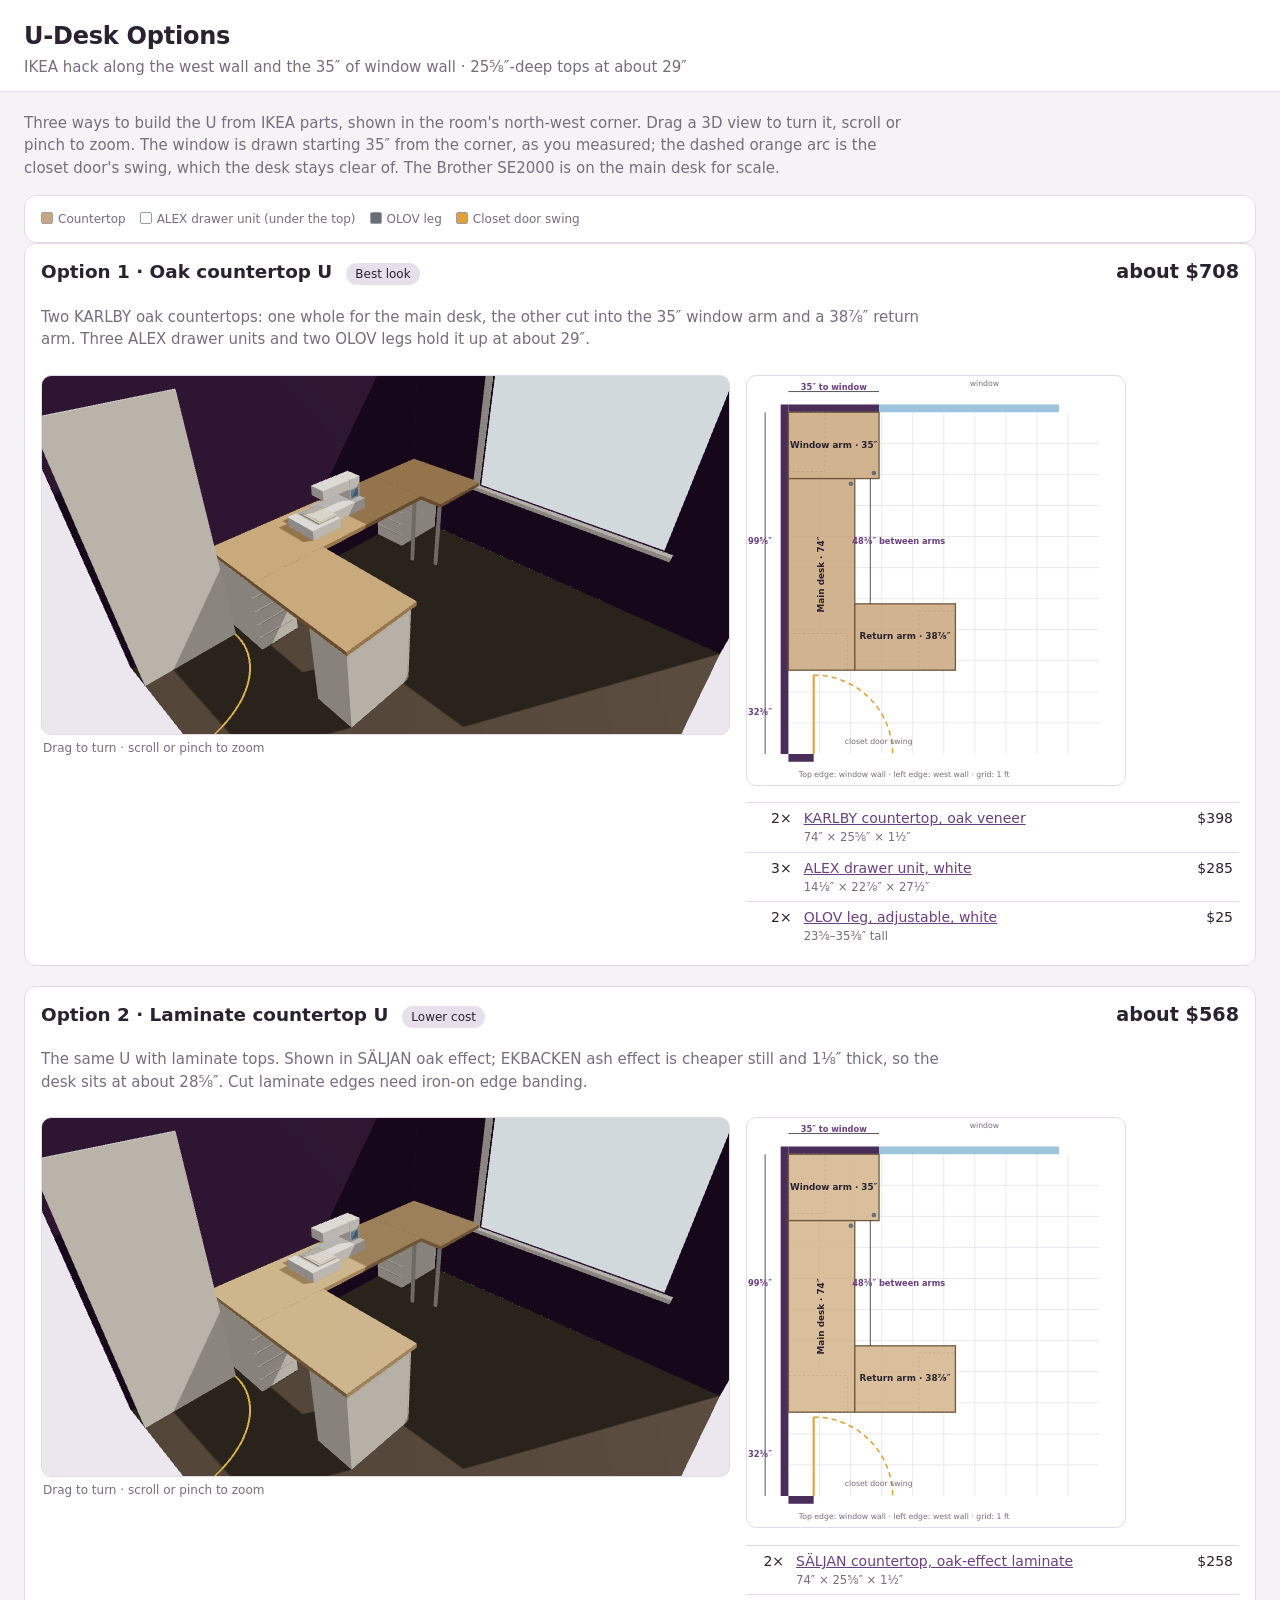
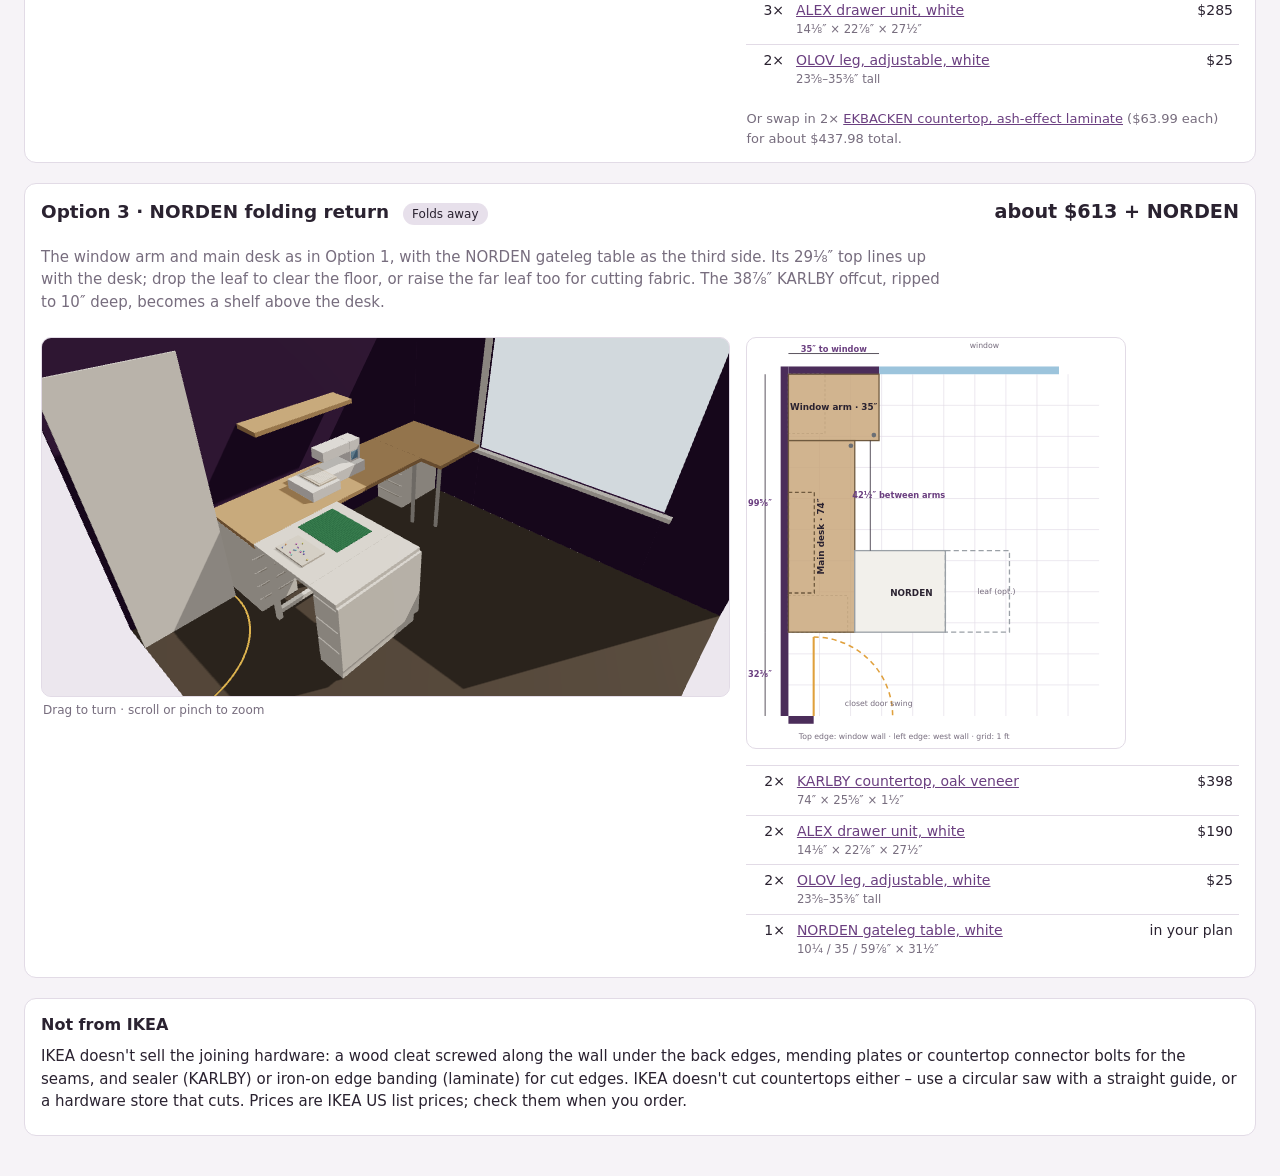
==== udesk.html @ d86459c8 "Add U-desk options page udesk.html shows three IKEA-hack U-shaped desks along the west wall and the " ====
<!doctype html>
<html lang="en">
<head>
  <meta charset="utf-8">
  <meta name="viewport" content="width=device-width, initial-scale=1">
  <title>U-Desk Options</title>
  <link rel="stylesheet" href="css/styles.css">
  <script type="importmap">
    {
      "imports": {
        "three": "./vendor/three/three.module.min.js",
        "three/addons/controls/OrbitControls.js": "./vendor/three/controls/OrbitControls.js"
      }
    }
  </script>
  <style>
    .u-intro { max-width: 900px; }
    .u-options { display: grid; gap: 20px; }
    .u-card { display: grid; grid-template-columns: minmax(0, 1.4fr) minmax(0, 1fr); gap: 16px; }
    .u-card h2 { margin: 0 0 4px; font-size: 1.15rem; }
    .u-head { grid-column: 1 / -1; display: flex; flex-wrap: wrap; align-items: baseline; gap: 6px 14px; }
    .u-head .u-cost { margin-left: auto; font-size: 1.2rem; font-weight: 700; font-variant-numeric: tabular-nums; }
    .u-pill { font-size: 12px; padding: 2px 9px; border-radius: 999px; background: color-mix(in srgb, var(--accent) 16%, transparent); }
    .u-blurb { grid-column: 1 / -1; margin: 0; color: var(--muted); max-width: 900px; }
    .u-3d { position: relative; }
    .u-3d canvas { width: 100%; height: 360px; display: block; border-radius: 10px; border: 1px solid var(--line); background: var(--wall-fill); cursor: grab; touch-action: none; }
    .u-3d p { margin: 4px 2px 0; font-size: 12px; color: var(--muted); }
    .u-side { display: flex; flex-direction: column; gap: 10px; min-width: 0; }
    .udesk-plan { width: 100%; max-width: 380px; height: auto; background: var(--panel); border: 1px solid var(--line); border-radius: 10px; }
    .udesk-plan text { font-family: system-ui, sans-serif; fill: var(--ink); }
    .u-grid { stroke: var(--line); stroke-width: 0.25; }
    .u-wall { fill: var(--wall); }
    .u-window { fill: #9cc4dc; }
    .u-swing { fill: none; stroke: #e0a03c; stroke-width: 0.6; stroke-dasharray: 2 1.5; }
    .u-door { stroke: #e0a03c; stroke-width: 0.8; }
    .u-alex { fill: #ffffff; stroke: #9aa0a6; stroke-width: 0.4; stroke-dasharray: 1 0.8; }
    .u-top { stroke: #6f5a3f; stroke-width: 0.5; fill-opacity: 0.85; }
    .u-top-karlby { fill: #c9a77c; }
    .u-top-saljan { fill: #d3b48b; }
    .u-top-ekbacken { fill: #e4d6bc; }
    .u-leg { fill: #6b6f75; }
    .u-norden { fill: #f2f0eb; stroke: #9aa0a6; stroke-width: 0.5; }
    .u-norden-leaf { fill: none; stroke: #9aa0a6; stroke-width: 0.5; stroke-dasharray: 2 1.2; }
    .u-shelf { fill: none; stroke: #6f5a3f; stroke-width: 0.5; stroke-dasharray: 1.5 1; }
    .u-label { font-size: 3.4px; text-anchor: middle; dominant-baseline: middle; font-weight: 600; }
    .u-note { font-size: 3px; fill: var(--muted) !important; }
    .u-dim { stroke: var(--ink); stroke-width: 0.3; }
    .u-dimtext { font-size: 3.2px; text-anchor: middle; dominant-baseline: middle; font-weight: 700; fill: var(--accent) !important; }
    .u-parts { width: 100%; border-collapse: collapse; font-size: 14px; }
    .u-parts td { padding: 5px 6px; border-top: 1px solid var(--line); vertical-align: top; }
    .u-parts td.n { text-align: right; white-space: nowrap; font-variant-numeric: tabular-nums; }
    .u-parts small { display: block; color: var(--muted); }
    .u-legend { display: flex; flex-wrap: wrap; gap: 6px 14px; font-size: 12px; color: var(--muted); }
    .u-legend span::before { content: ""; display: inline-block; width: 10px; height: 10px; margin-right: 5px; vertical-align: -1px; border-radius: 2px; background: var(--c); border: 1px solid #9aa0a6; }
    @media (max-width: 860px) { .u-card { grid-template-columns: 1fr; } .u-3d canvas { height: 300px; } }
  </style>
</head>
<body>
  <header class="top">
    <div>
      <h1>U-Desk Options</h1>
      <p class="sub">IKEA hack along the west wall and the 35″ of window wall · 25⅝″-deep tops at about 29″</p>
    </div>
  </header>
  <main>
    <p class="lead u-intro">Three ways to build the U from IKEA parts, shown in the room's north-west corner. Drag a 3D view to turn it, scroll or pinch to zoom. The window is drawn starting 35″ from the corner, as you measured; the dashed orange arc is the closet door's swing, which the desk stays clear of. The Brother SE2000 is on the main desk for scale.</p>
    <div class="u-legend card">
      <span style="--c:#c9a77c">Countertop</span>
      <span style="--c:#ffffff">ALEX drawer unit (under the top)</span>
      <span style="--c:#6b6f75">OLOV leg</span>
      <span style="--c:#e0a03c">Closet door swing</span>
    </div>
    <div class="u-options" id="u-options"></div>
    <div class="card" style="margin-top:20px">
      <h3>Not from IKEA</h3>
      <p>IKEA doesn't sell the joining hardware: a wood cleat screwed along the wall under the back edges, mending plates or countertop connector bolts for the seams, and sealer (KARLBY) or iron-on edge banding (laminate) for cut edges. IKEA doesn't cut countertops either – use a circular saw with a straight guide, or a hardware store that cuts. Prices are IKEA US list prices; check them when you order.</p>
    </div>
  </main>
  <script type="module">
    import { OPTIONS, LINKS, partsCost, mount3D, planSvg } from './js/udesk.js';
    const esc = s => String(s).replace(/[&<>"]/g, c => ({ '&': '&amp;', '<': '&lt;', '>': '&gt;', '"': '&quot;' }[c]));
    const money = n => `$${(Math.round(n * 100) / 100).toLocaleString('en-US', Number.isInteger(n) ? {} : { minimumFractionDigits: 2, maximumFractionDigits: 2 })}`;
    const row = ([q, k]) => {
      const p = LINKS[k];
      return `<tr><td class="n">${q}×</td><td><a href="${p.url}" target="_blank" rel="noopener">${esc(p.name)}</a><small>${esc(p.size)}</small></td>
        <td class="n">${p.price ? money(q * p.price) : 'in your plan'}</td></tr>`;
    };
    for (const o of OPTIONS) {
      const card = document.createElement('section');
      card.className = 'card u-card';
      const alt = o.alt ? `<p class="muted" style="margin:6px 0 0;font-size:13px">Or swap in ${o.alt[0]}× <a href="${LINKS[o.alt[1]].url}" target="_blank" rel="noopener">${esc(LINKS[o.alt[1]].name)}</a> (${money(LINKS[o.alt[1]].price)} each) for about ${money(partsCost(o) - o.parts[0][0] * LINKS[o.parts[0][1]].price + o.alt[0] * LINKS[o.alt[1]].price)} total.</p>` : '';
      card.innerHTML = `
        <div class="u-head"><h2>${esc(o.title)}</h2><span class="u-pill">${esc(o.tag)}</span><span class="u-cost">about ${money(partsCost(o))}${o.id === 'norden' ? ' + NORDEN' : ''}</span></div>
        <p class="u-blurb">${esc(o.blurb)}</p>
        <div class="u-3d"><canvas aria-label="3D view of ${esc(o.title)}"></canvas><p>Drag to turn · scroll or pinch to zoom</p></div>
        <div class="u-side">
          <div class="u-planbox"></div>
          <table class="u-parts"><tbody>${o.parts.map(row).join('')}</tbody></table>${alt}
        </div>`;
      document.getElementById('u-options').append(card);
      card.querySelector('.u-planbox').append(planSvg(o.plan));
      mount3D(card.querySelector('canvas'), o.plan);
    }
  </script>
</body>
</html>
---- css/styles.css ----
:root {
  --bg: #f6f3f7;
  --panel: #ffffff;
  --ink: #2a2230;
  --muted: #776d7e;
  --line: #e2dbe6;
  --accent: #6b3f80;
  --accent-ink: #ffffff;
  --wall: #4b2d5a;
  --wall-fill: #efe9f2;
}
@media (prefers-color-scheme: dark) {
  :root:not([data-theme="light"]) {
    --bg: #18141b;
    --panel: #221d26;
    --ink: #eee8f1;
    --muted: #a99fb0;
    --line: #3a3240;
    --accent: #c79ad9;
    --accent-ink: #1b1520;
    --wall: #d9c4e4;
    --wall-fill: #2b2430;
    color-scheme: dark;
  }
}
:root[data-theme="dark"] {
  --bg: #18141b;
  --panel: #221d26;
  --ink: #eee8f1;
  --muted: #a99fb0;
  --line: #3a3240;
  --accent: #c79ad9;
  --accent-ink: #1b1520;
  --wall: #d9c4e4;
  --wall-fill: #2b2430;
  color-scheme: dark;
}

* { box-sizing: border-box; }
body {
  margin: 0;
  font: 15px/1.5 system-ui, -apple-system, "Segoe UI", Roboto, sans-serif;
  background: var(--bg);
  color: var(--ink);
}
a { color: var(--accent); }
button { font: inherit; cursor: pointer; }

.top {
  display: flex; flex-wrap: wrap; gap: 12px 24px; align-items: end; justify-content: space-between;
  padding-block: 18px 0;
  padding-left: max(24px, env(safe-area-inset-left, 0px));
  padding-right: max(24px, env(safe-area-inset-right, 0px));
  border-bottom: 1px solid var(--line); background: var(--panel);
}
h1 { margin: 0; font-size: 1.5rem; letter-spacing: -0.01em; }
.sub { margin: 2px 0 12px; color: var(--muted); }
.tabs { display: flex; flex-wrap: wrap; gap: 2px; }
.plan-switch {
  display: inline-flex; flex-wrap: wrap; gap: 2px; padding: 3px; margin: 0 0 12px;
  border: 1px solid var(--line); border-radius: 18px; background: var(--bg);
}
.plan-switch button {
  border: 0; border-radius: 999px; padding: 6px 14px; background: none; color: var(--muted); font-size: 14px;
}
.plan-switch button[aria-pressed="true"] { background: var(--accent); color: var(--accent-ink); font-weight: 600; }
.plan-switch button:focus-visible { outline: 2px solid var(--accent); outline-offset: 2px; }
.tabs button {
  border: 0; background: none; color: var(--muted); padding: 10px 14px; border-bottom: 3px solid transparent;
}
.tabs button[aria-selected="true"] { color: var(--ink); border-bottom-color: var(--accent); font-weight: 600; }

main {
  padding-block: 20px 40px;
  padding-left: max(24px, env(safe-area-inset-left, 0px));
  padding-right: max(24px, env(safe-area-inset-right, 0px));
  max-width: 1500px; margin: 0 auto; }
.tab { display: none; }
.tab.active { display: block; }
.lead { color: var(--muted); max-width: 900px; margin: 0 0 16px; }
.muted { color: var(--muted); font-weight: 400; }

.card {
  background: var(--panel); border: 1px solid var(--line); border-radius: 12px; padding: 14px 16px;
}
.card h3 { margin: 0 0 8px; font-size: 1rem; }
.card p { margin: 0 0 8px; }

/* 3D */
.render-layout { display: grid; grid-template-columns: 1fr 300px; gap: 16px; }
.viewport { min-width: 0; }
.stage { position: relative; }
#room-canvas {
  width: 100%; height: min(72vh, 760px); display: block; border-radius: 12px; border: 1px solid var(--line);
  background: var(--wall-fill); touch-action: none;
}
.view-buttons { position: absolute; top: 10px; left: 10px; display: flex; flex-wrap: wrap; gap: 6px; }
.view-buttons button, .list-actions button {
  background: var(--panel); color: var(--ink); border: 1px solid var(--line); border-radius: 999px; padding: 5px 12px; font-size: 13px;
}
.view-buttons button.on { background: var(--accent); color: var(--accent-ink); border-color: var(--accent); }
.hint { color: var(--muted); font-size: 13px; margin: 6px 2px 0; min-height: 1.5em; }
#room-canvas { cursor: grab; }
#room-canvas:active { cursor: grabbing; }
#room-canvas:focus-visible { outline: 3px solid var(--accent); outline-offset: 2px; }
.nav-pad {
  position: absolute; right: 10px; bottom: 10px; display: flex; flex-wrap: wrap; align-items: center; gap: 6px;
  background: var(--panel); border: 1px solid var(--line); border-radius: 12px; padding: 6px;
  box-shadow: 0 2px 10px rgb(0 0 0 / 0.12);
}
.nav-pad button {
  width: 44px; height: 44px; border-radius: 10px; border: 1px solid var(--line);
  background: var(--bg); color: var(--ink); font-size: 20px; line-height: 1;
  touch-action: none; user-select: none; -webkit-user-select: none;
}
.nav-pad button.wide { width: auto; padding: 0 12px; font-size: 14px; }
.nav-pad button:active { background: var(--accent); color: var(--accent-ink); }
.nav-pad button:focus-visible { outline: 2px solid var(--accent); outline-offset: 1px; }
.nav-pad .sep { width: 1px; align-self: stretch; background: var(--line); }
.side { display: flex; flex-direction: column; gap: 12px; }
.spec { font-weight: 600; }
.tag {
  display: inline-block; font-size: 12px; padding: 2px 8px; border-radius: 999px; margin-bottom: 6px;
  background: color-mix(in srgb, var(--c) 22%, transparent); color: var(--ink);
}
.swatches { display: flex; gap: 8px; }
.swatch { width: 34px; height: 34px; border-radius: 50%; border: 2px solid var(--line); }
.swatch.on { outline: 3px solid var(--accent); outline-offset: 2px; }
.legend-row { display: flex; gap: 8px; align-items: baseline; margin: 4px 0; font-size: 14px; }
.dot { display: inline-block; width: 10px; height: 10px; border-radius: 50%; flex: none; margin-right: 6px; }

/* Before / after */
.compare { display: grid; gap: 16px; }
.pair { display: grid; grid-template-columns: 1fr 1fr; gap: 10px; }
.pair figure { margin: 0; }
.pair img { width: 100%; aspect-ratio: 4 / 3; object-fit: cover; border-radius: 8px; display: block; background: var(--wall-fill); }
figcaption { font-size: 13px; color: var(--muted); margin-top: 4px; }
.row { display: flex; gap: 16px; align-items: center; margin-top: 8px; font-size: 14px; }
.file { color: var(--accent); cursor: pointer; text-decoration: underline; }
.file input { display: none; }

/* Drawings */
#tab-plan.active { display: grid; grid-template-columns: minmax(0, 760px) 1fr; gap: 16px; align-items: start; }
.drawing-wrap { background: var(--panel); border: 1px solid var(--line); border-radius: 12px; padding: 8px; }
.drawing { width: 100%; height: auto; display: block; }
.drawing .grid { stroke: var(--line); stroke-width: 0.6; }
.drawing .wall { fill: var(--wall); }
.drawing .window { fill: #bfd8e6; }
.drawing .window-line { stroke: #4f87a8; stroke-width: 1.5; }
.drawing .door { stroke: var(--muted); stroke-width: 2; }
.drawing .swing { fill: none; stroke: var(--muted); stroke-dasharray: 4 3; }
.drawing .piece { cursor: pointer; }
.drawing .piece:hover rect { fill-opacity: 0.6; }
.drawing text { fill: var(--ink); font-family: system-ui, sans-serif; }
.plan-label { font-size: 9px; text-anchor: middle; dominant-baseline: middle; pointer-events: none; }
.plan-note { font-size: 10px; text-anchor: middle; fill: var(--muted) !important; font-style: italic; }
.wall-name { font-size: 11px; font-weight: 600; text-anchor: middle; letter-spacing: 0.06em; }
.dim { font-size: 11px; text-anchor: middle; fill: var(--muted) !important; }
.dim-left { text-anchor: end; }
.dim-start { text-anchor: start; font-weight: 600; fill: var(--ink) !important; font-size: 12px; }
.dim-line { stroke: var(--muted); }
.chain-line, .chain-tick { stroke: var(--ink); stroke-width: 0.8; }
.chain text { font-size: 9px; text-anchor: middle; dominant-baseline: central; font-variant-numeric: tabular-nums; }
.chain-item { font-weight: 700; fill: var(--accent) !important; }
.chain-gap { fill: var(--muted) !important; }
.chain-total .chain-item { fill: var(--ink) !important; }
.chain-row { font-size: 8px; text-anchor: end; dominant-baseline: central; fill: var(--muted) !important; text-transform: uppercase; letter-spacing: 0.06em; }
.elev-wall { fill: var(--wall-fill); stroke: var(--wall); stroke-width: 2; }
.floor-line { stroke: var(--ink); stroke-width: 3; }
.elev-window { fill: #cfe3ef; stroke: #4f87a8; stroke-width: 2; }
.elev-mullion { stroke: #4f87a8; stroke-width: 2; }
.elev-door { fill: var(--panel); stroke: var(--muted); stroke-width: 1.5; }
.elev-opening { fill: none; stroke: var(--muted); stroke-width: 1.5; stroke-dasharray: 6 4; }
.elev-switch { fill: var(--panel); stroke: var(--muted); }
.elev-grid { display: grid; grid-template-columns: repeat(auto-fit, minmax(min(600px, 100%), 1fr)); gap: 16px; }
.elev-info { min-height: 3em; font-size: 14px; }
.wall-table { font-size: 14px; margin: 4px 0 10px; }
.wall-table p { margin: 0 0 6px; }
.wall-table table { font-size: 13px; }
.wall-table td, .wall-table th { padding: 5px 6px; }
.table-scroll { overflow-x: auto; }
.elev-info h3 { color: var(--ink); }

/* Shopping list */
.list-head { display: flex; flex-wrap: wrap; justify-content: space-between; gap: 12px; align-items: start; }
.list-actions { display: flex; gap: 8px; }
.totals { display: flex; gap: 32px; flex-wrap: wrap; margin-bottom: 16px; }
.totals div { display: flex; flex-direction: column; }
.totals b { font-size: 1.4rem; }
.zone-card { margin-bottom: 16px; overflow-x: auto; }
.zone-card h3 { display: flex; align-items: center; gap: 4px; }
.zone-card h3 .sub { margin-left: auto; }
table { width: 100%; border-collapse: collapse; font-size: 14px; }
th, td { text-align: left; padding: 7px 8px; border-top: 1px solid var(--line); vertical-align: top; }
th { font-size: 12px; text-transform: uppercase; letter-spacing: 0.04em; color: var(--muted); font-weight: 600; }
td.n, th.n { text-align: right; white-space: nowrap; }
td.why { color: var(--muted); min-width: 260px; }
.chk { width: 52px; text-align: center; }
tr.owned td { opacity: 0.5; }
tr.owned td.chk { opacity: 1; }

/* Item cards */
.item-figure { margin: 0 0 10px; }
.item-img {
  display: block; width: 100%; aspect-ratio: 4 / 3; object-fit: cover; max-width: 100%;
  border-radius: 8px; background: var(--wall-fill); border: 1px solid var(--line);
}
.item-figure figcaption { font-size: 12px; }
.item-link {
  display: inline-block; margin-top: 4px; padding: 8px 14px; border-radius: 999px;
  background: var(--accent); color: var(--accent-ink); text-decoration: none; font-weight: 600;
}
.item-link:hover { filter: brightness(1.08); }
.item-link:focus-visible { outline: 2px solid var(--ink); outline-offset: 2px; }
#plan-info .item-img { max-width: 420px; }
.elev-info .item-figure { max-width: 320px; }
th.thumb, td.thumb { width: 76px; padding-right: 0; }
.thumb-btn, .name-btn { border: 0; background: none; padding: 0; color: inherit; text-align: left; cursor: pointer; }
.thumb-btn img {
  display: block; width: 68px; height: 51px; object-fit: cover; border-radius: 6px;
  background: var(--wall-fill); border: 1px solid var(--line);
}
.name-btn { color: var(--accent); font-weight: 600; text-decoration: underline; text-underline-offset: 2px; }
.thumb-btn:focus-visible, .name-btn:focus-visible { outline: 2px solid var(--accent); outline-offset: 2px; }
.small-link { font-size: 13px; }
.sr-only { position: absolute; width: 1px; height: 1px; overflow: hidden; clip: rect(0 0 0 0); white-space: nowrap; }
dialog#item-dialog {
  width: min(440px, calc(100vw - 32px)); max-height: calc(100vh - 32px); overflow: auto;
  border: 1px solid var(--line); border-radius: 14px; padding: 18px; background: var(--panel); color: var(--ink);
}
dialog#item-dialog::backdrop { background: rgb(20 12 26 / 0.45); }
.dialog-close {
  position: absolute; top: 8px; right: 8px; width: 36px; height: 36px; border-radius: 50%;
  border: 1px solid var(--line); background: var(--bg); color: var(--ink); font-size: 20px; line-height: 1; z-index: 1;
}

/* Folding tables */
.fold-switch { display: inline-flex; flex-wrap: wrap; gap: 2px; padding: 3px; border: 1px solid var(--line); border-radius: 14px; background: var(--bg); margin-bottom: 10px; }
.fold-switch button { border: 0; border-radius: 999px; padding: 5px 11px; background: none; color: var(--muted); font-size: 13px; }
.fold-switch button[aria-pressed="true"] { background: var(--accent); color: var(--accent-ink); font-weight: 600; }
.fold-switch button:focus-visible { outline: 2px solid var(--accent); outline-offset: 1px; }
.fold-hint { margin: -4px 0 10px; font-size: 13px; }
.turn-btn {
  margin: 0 0 10px 6px; padding: 5px 12px; border-radius: 999px; font-size: 13px; vertical-align: top;
  border: 1px solid var(--line); background: var(--bg); color: var(--ink);
}
.turn-btn[aria-pressed="true"] { border-color: var(--accent); color: var(--accent); font-weight: 600; }
.turn-btn:focus-visible { outline: 2px solid var(--accent); outline-offset: 1px; }
.fold-row { display: flex; flex-direction: column; gap: 4px; }
.fold-row span { font-size: 14px; font-weight: 600; }
.fold-row .fold-switch { margin-bottom: 8px; }

/* Accessories on item cards */
.acc { margin: 6px 0 12px; }
.acc h4 { margin: 10px 0 6px; font-size: 12px; text-transform: uppercase; letter-spacing: 0.06em; color: var(--muted); }
.acc ul { list-style: none; margin: 0; padding: 0; display: grid; gap: 6px; }
.acc li { display: flex; align-items: center; gap: 8px; }
.acc-row {
  flex: 1; min-width: 0; display: flex; align-items: center; gap: 10px; text-align: left;
  border: 1px solid var(--line); border-radius: 10px; background: var(--bg); color: var(--ink); padding: 6px 10px 6px 6px;
}
.acc-row:hover { border-color: var(--accent); }
.acc-row:focus-visible { outline: 2px solid var(--accent); outline-offset: 1px; }
.acc-row img, .acc-noimg { width: 52px; height: 39px; object-fit: cover; border-radius: 6px; flex: none; background: var(--wall-fill); }
.acc-name { flex: 1; min-width: 0; display: flex; flex-direction: column; line-height: 1.25; }
.acc-name b { font-size: 13px; }
.acc-name small { font-size: 12px; color: var(--muted); }
.acc-qty { font-weight: 700; font-variant-numeric: tabular-nums; }

/* Notes */
.notes.active { display: grid; grid-template-columns: repeat(auto-fit, minmax(min(340px, 100%), 1fr)); gap: 16px; }
.notes ul { margin: 0; padding-left: 18px; }
.notes li { margin-bottom: 6px; }

@media (max-width: 900px) {
  .render-layout, #tab-plan.active { grid-template-columns: 1fr; }
  #room-canvas { height: min(72vh, 125vw); }
  .nav-pad { left: 8px; right: 8px; bottom: 8px; justify-content: center; gap: 4px; padding: 4px; }
  .nav-pad button { width: 38px; height: 38px; }
  .nav-pad .sep { display: none; }
  .pair { grid-template-columns: 1fr; }
  .elev-grid { grid-template-columns: 1fr; }
  main, .top {
    padding-left: max(16px, env(safe-area-inset-left, 0px));
    padding-right: max(16px, env(safe-area-inset-right, 0px));
  }
}

@media print {
  .top nav, .list-actions, .tab:not(#tab-list) { display: none !important; }
  #tab-list { display: block !important; }
  body { background: #fff; color: #000; }
  .card { border: 0; padding: 0; }
  .lead { color: #000; }
}
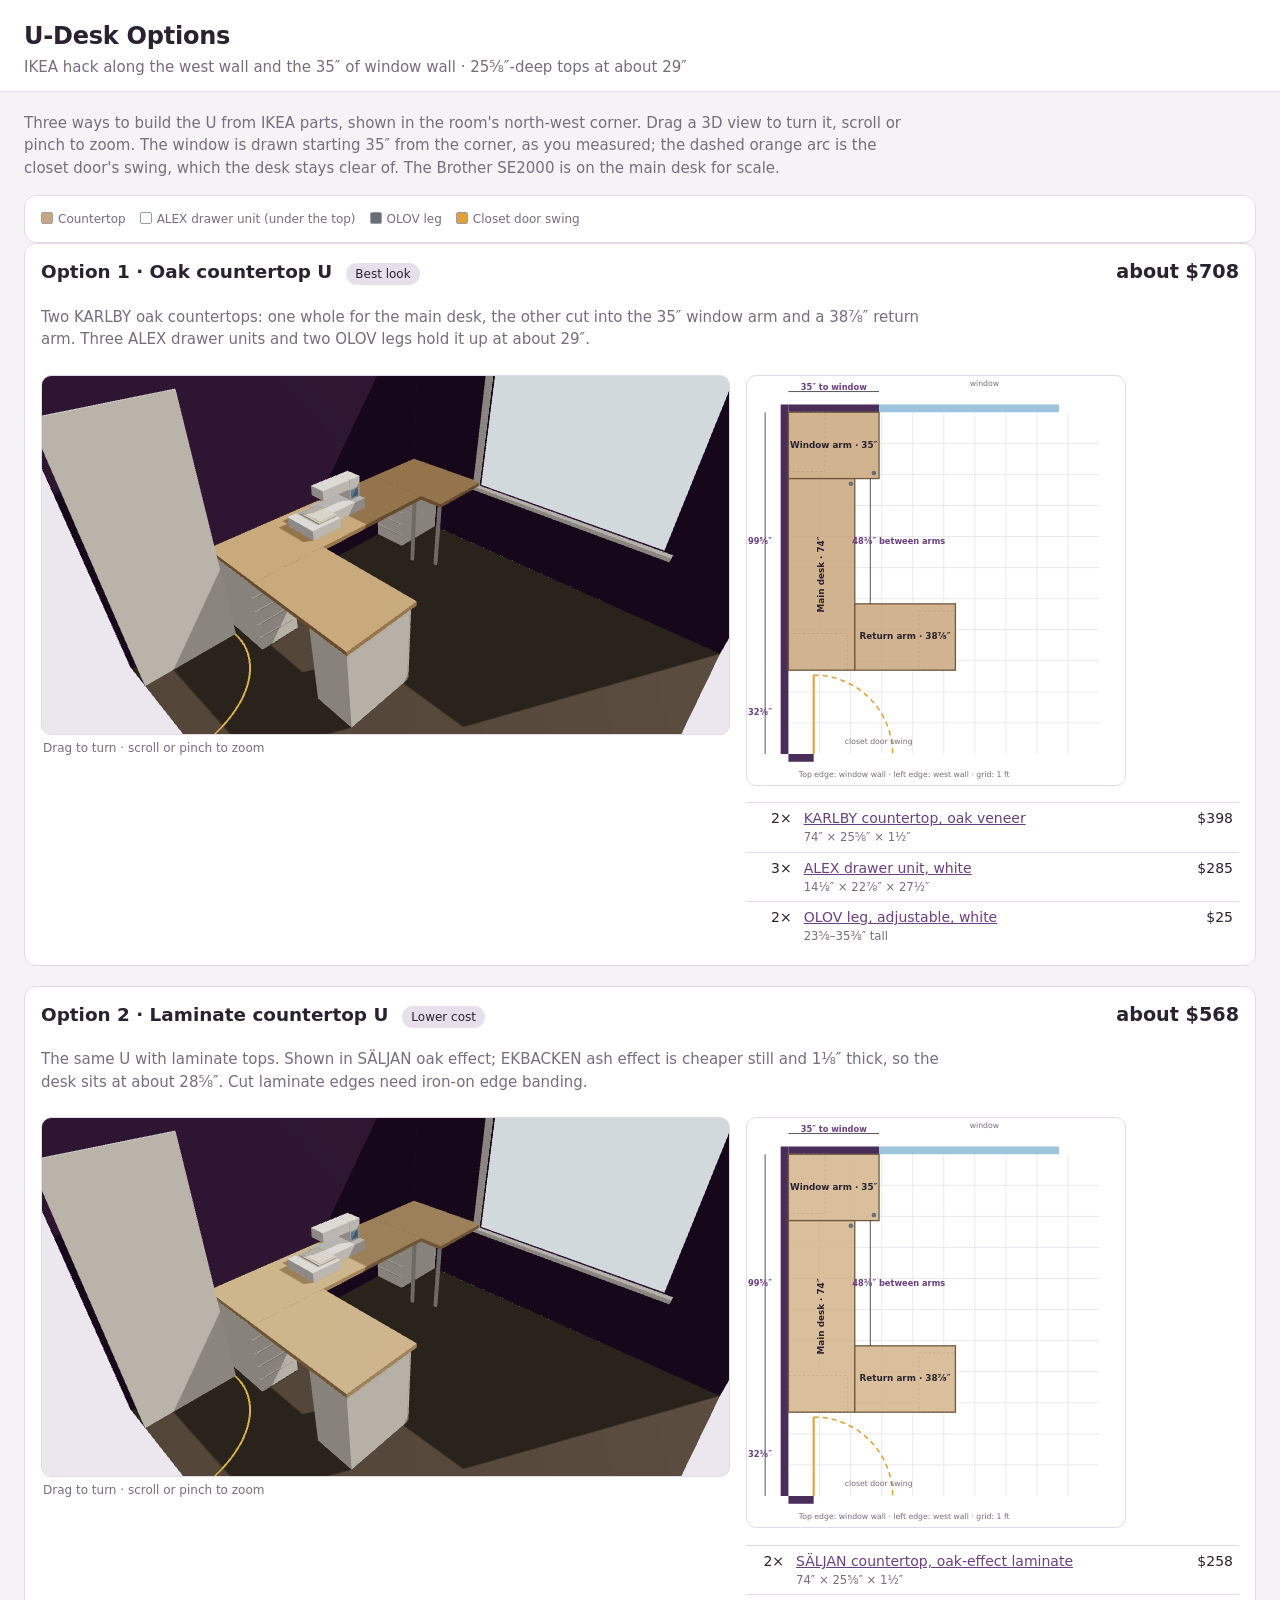
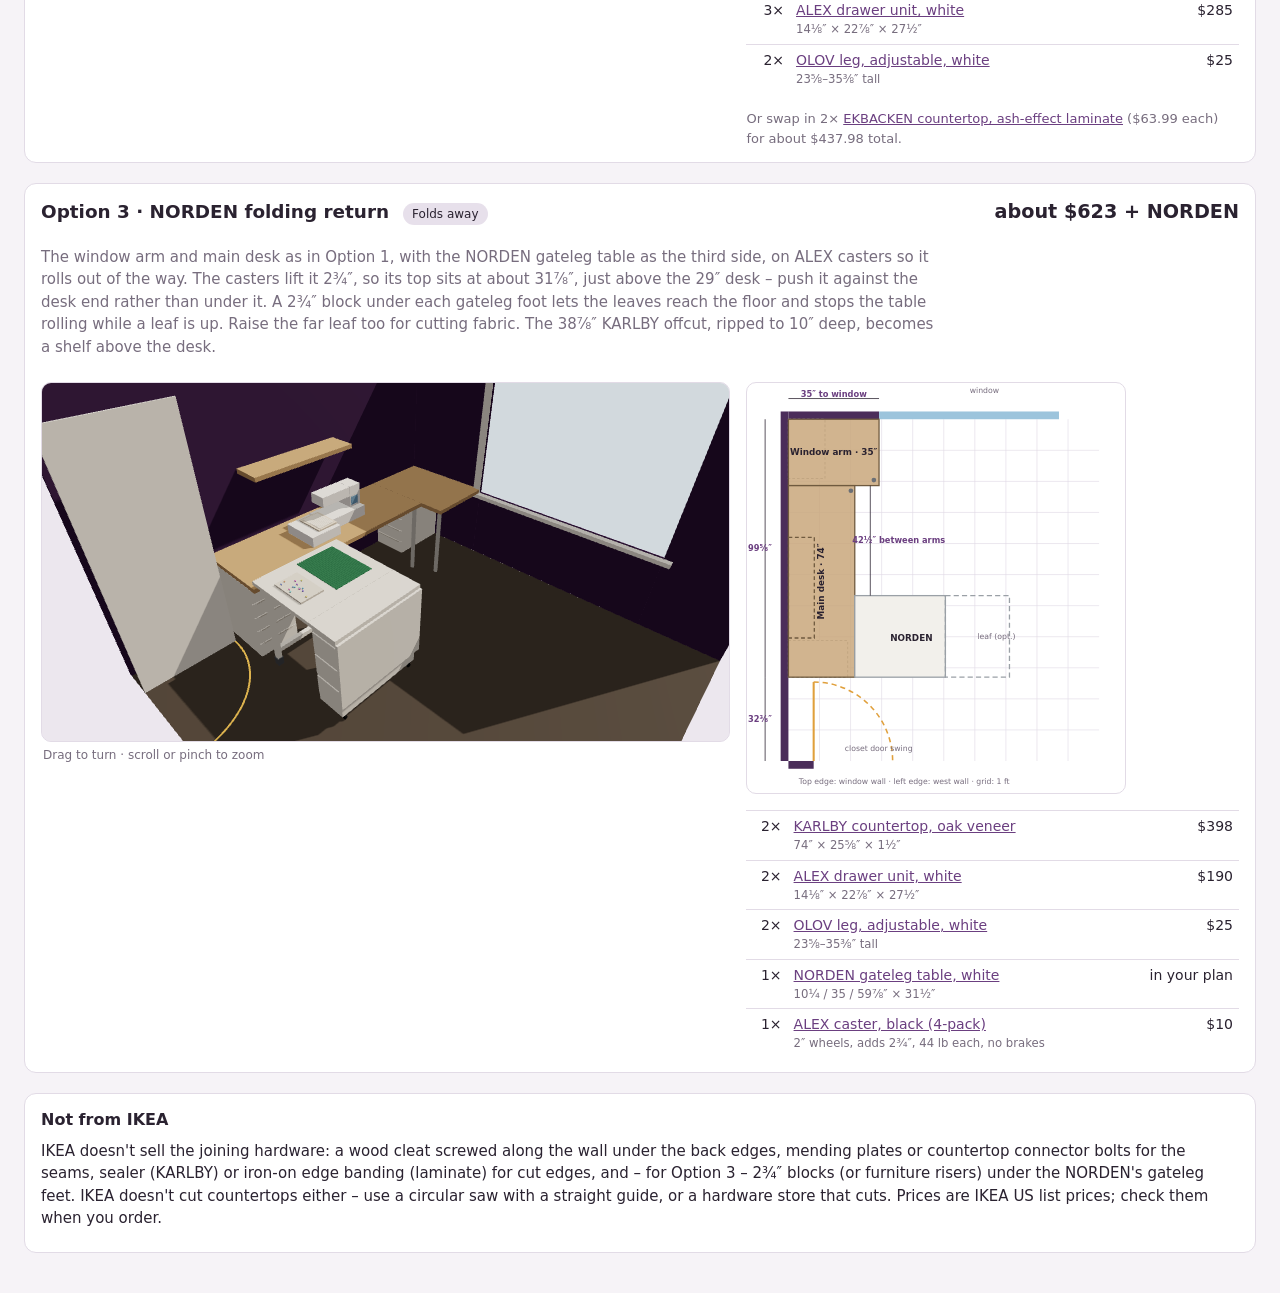
==== commit cac411f1: "Put the NORDEN on ALEX casters Adds the ALEX caster 4-pack to both options: the NORDEN is drawn on c" ====
--- a/udesk.html
+++ b/udesk.html
@@ -73,7 +73,7 @@
     <div class="u-options" id="u-options"></div>
     <div class="card" style="margin-top:20px">
       <h3>Not from IKEA</h3>
-      <p>IKEA doesn't sell the joining hardware: a wood cleat screwed along the wall under the back edges, mending plates or countertop connector bolts for the seams, and sealer (KARLBY) or iron-on edge banding (laminate) for cut edges. IKEA doesn't cut countertops either – use a circular saw with a straight guide, or a hardware store that cuts. Prices are IKEA US list prices; check them when you order.</p>
+      <p>IKEA doesn't sell the joining hardware: a wood cleat screwed along the wall under the back edges, mending plates or countertop connector bolts for the seams, sealer (KARLBY) or iron-on edge banding (laminate) for cut edges, and – for Option 3 – 2¾″ blocks (or furniture risers) under the NORDEN's gateleg feet. IKEA doesn't cut countertops either – use a circular saw with a straight guide, or a hardware store that cuts. Prices are IKEA US list prices; check them when you order.</p>
     </div>
   </main>
   <script type="module">
